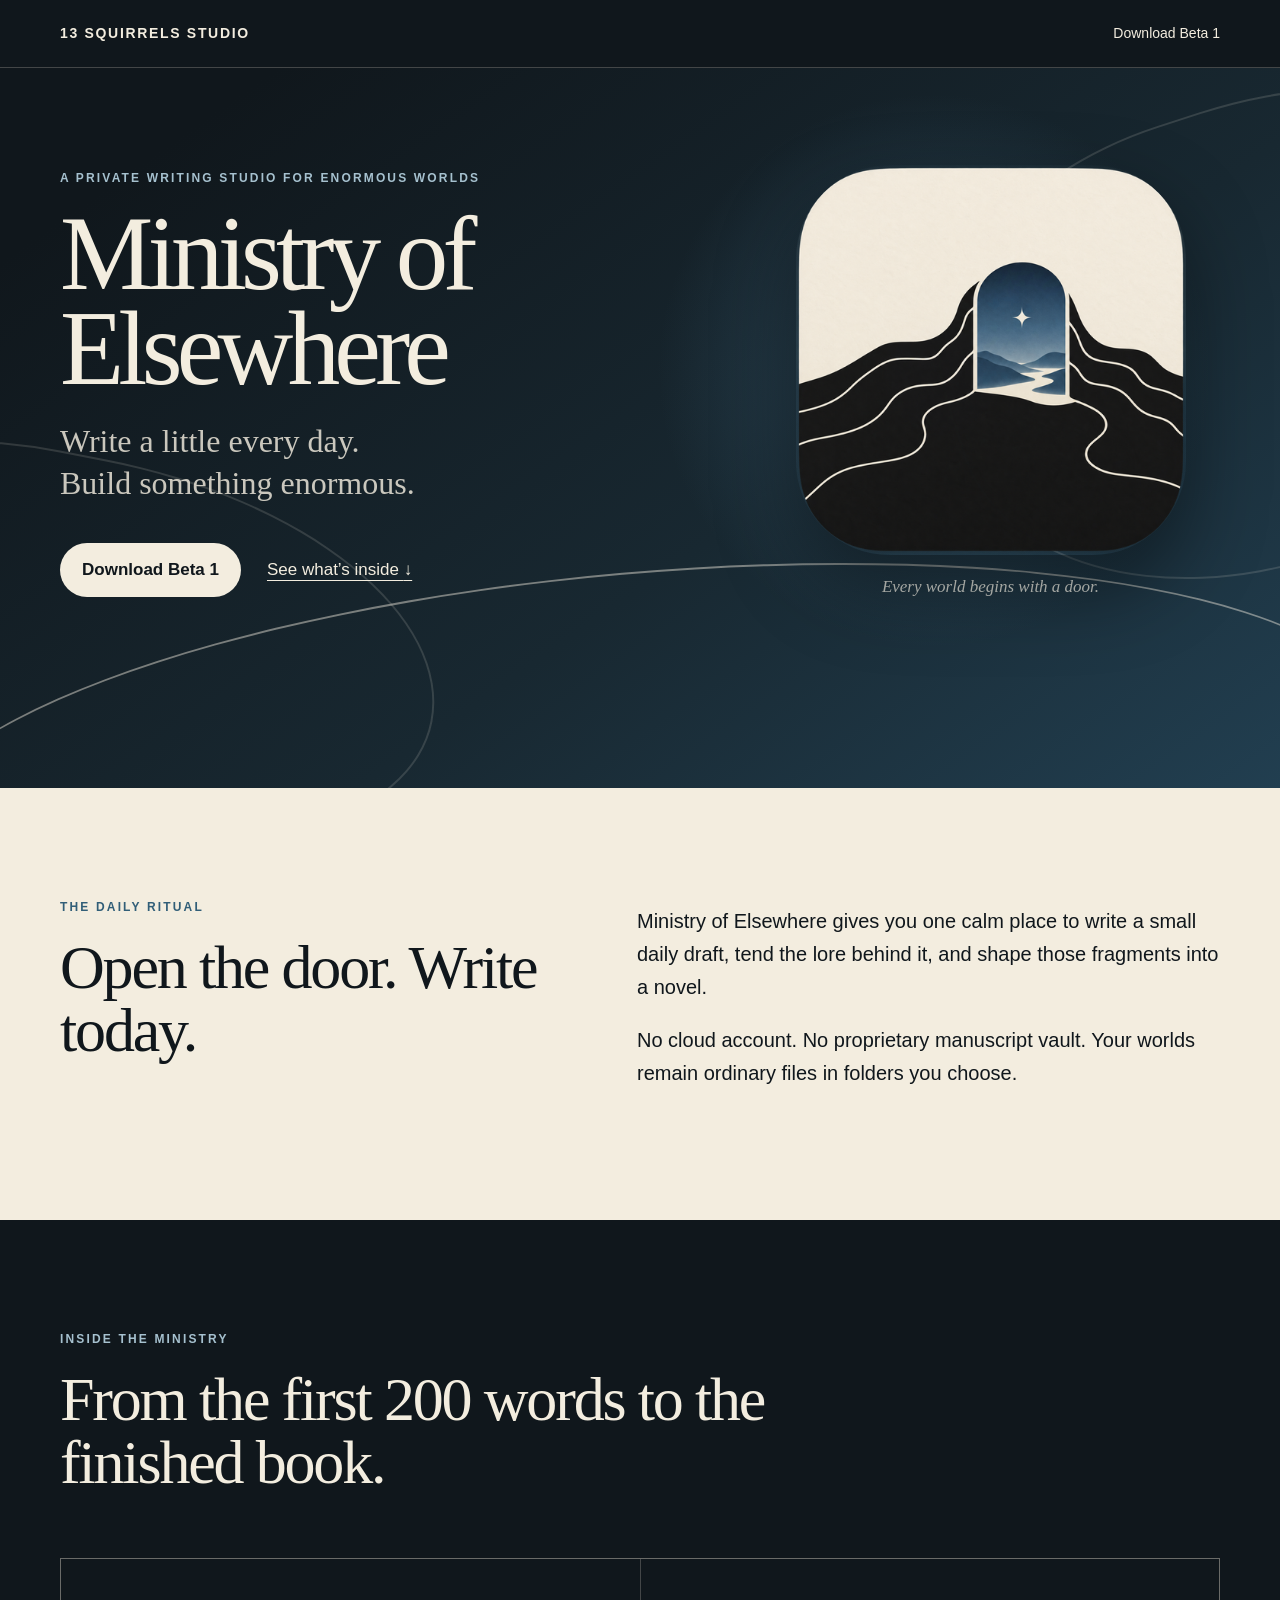
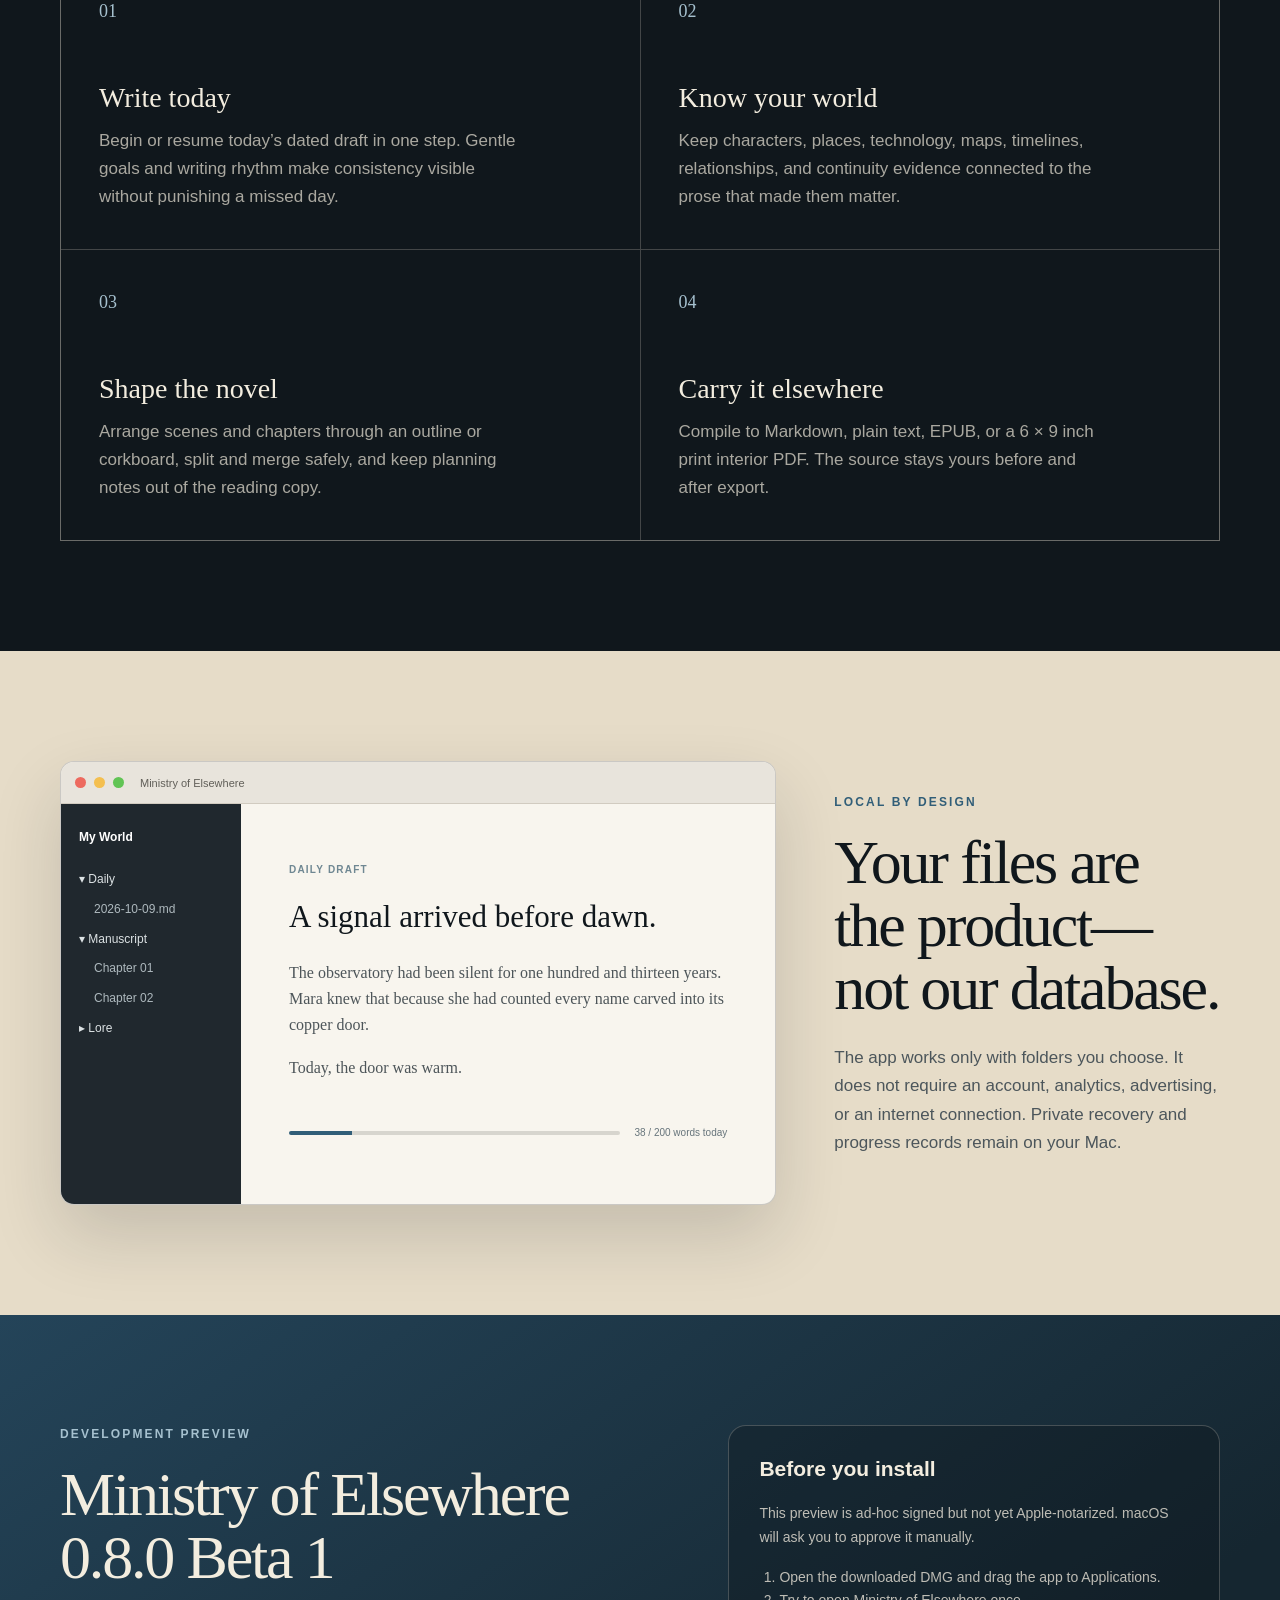
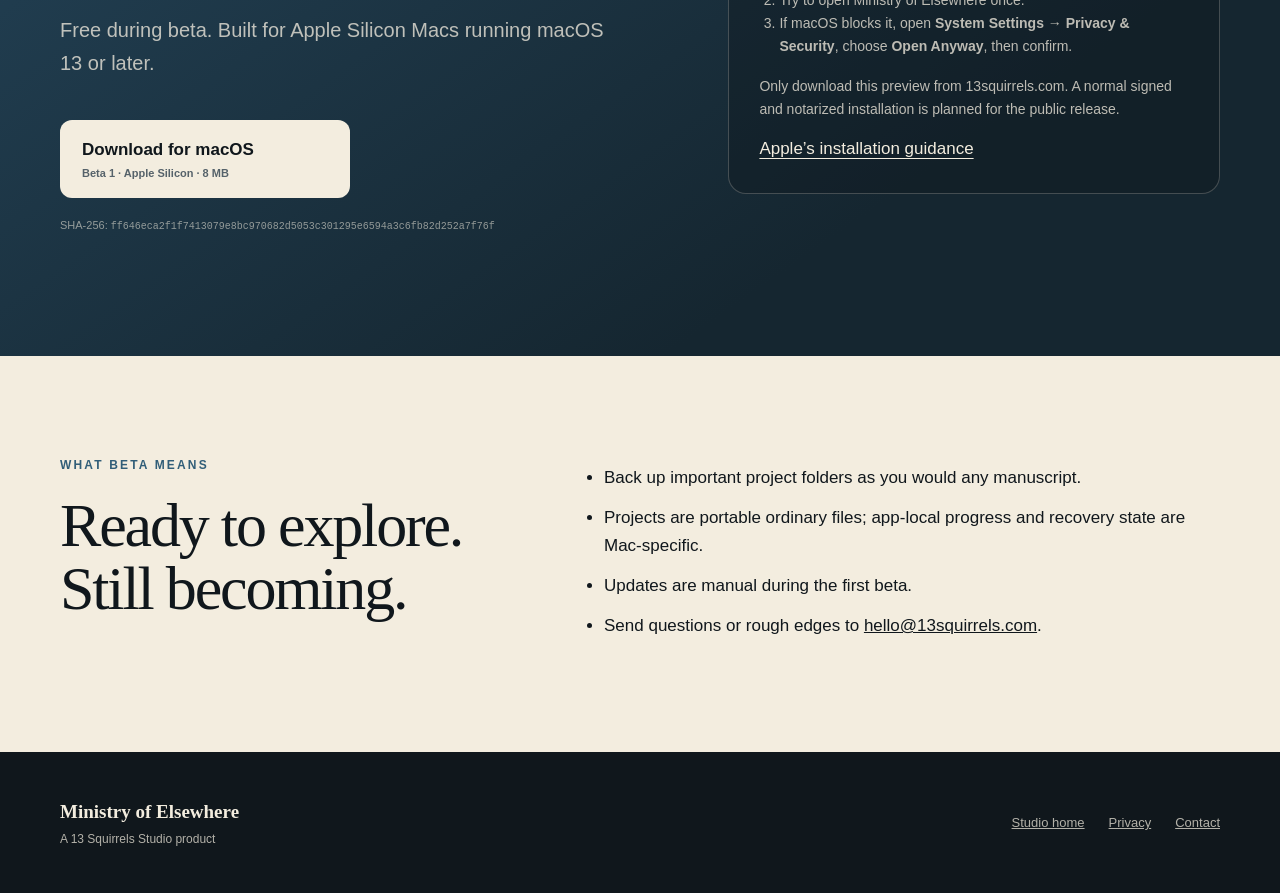
==== ministry-of-elsewhere/index.html @ 9b5d105d "Launch Ministry of Elsewhere beta page" ====
<!DOCTYPE html>
<html lang="en">
<head>
  <meta charset="UTF-8">
  <meta name="viewport" content="width=device-width, initial-scale=1.0">
  <title>Ministry of Elsewhere — A writing studio for enormous worlds</title>
  <meta name="description" content="Write a little every day and build something enormous. Ministry of Elsewhere is a private, local-first writing studio for worldbuilders and novelists.">
  <meta property="og:title" content="Ministry of Elsewhere">
  <meta property="og:description" content="Write a little every day. Build something enormous.">
  <meta property="og:type" content="website">
  <meta property="og:url" content="https://13squirrels.com/ministry-of-elsewhere/">
  <meta property="og:image" content="https://13squirrels.com/assets/ministry-of-elsewhere-icon.png">
  <meta name="twitter:card" content="summary_large_image">
  <link rel="canonical" href="https://13squirrels.com/ministry-of-elsewhere/">
  <link rel="icon" href="../assets/ministry-of-elsewhere-icon.png">
  <link rel="stylesheet" href="styles.css">
  <script type="application/ld+json">
  {
    "@context": "https://schema.org",
    "@type": "SoftwareApplication",
    "name": "Ministry of Elsewhere",
    "applicationCategory": "MultimediaApplication",
    "operatingSystem": "macOS 13 or later on Apple Silicon",
    "softwareVersion": "0.8.0 Beta 1",
    "downloadUrl": "https://13squirrels.com/downloads/Ministry-of-Elsewhere-0.8.0-Beta-1-arm64.dmg",
    "offers": {
      "@type": "Offer",
      "price": "0",
      "priceCurrency": "USD"
    },
    "author": {
      "@type": "Organization",
      "name": "13 Squirrels Studio",
      "url": "https://13squirrels.com"
    },
    "description": "A calm, local-first writing studio for novelists building imagined worlds."
  }
  </script>
</head>
<body>
  <a class="skip-link" href="#main">Skip to content</a>

  <nav class="site-nav" aria-label="Primary navigation">
    <a class="studio-link" href="../">13 Squirrels Studio</a>
    <a href="#download">Download Beta 1</a>
  </nav>

  <header class="ministry-hero">
    <div class="contour contour-one" aria-hidden="true"></div>
    <div class="contour contour-two" aria-hidden="true"></div>
    <div class="ministry-shell hero-layout">
      <div class="hero-copy">
        <p class="overline">A private writing studio for enormous worlds</p>
        <h1>Ministry of<br>Elsewhere</h1>
        <p class="hero-line">Write a little every day.<br>Build something enormous.</p>
        <div class="hero-actions">
          <a class="button button-primary" href="#download">Download Beta 1</a>
          <a class="text-link" href="#inside">See what’s inside <span aria-hidden="true">↓</span></a>
        </div>
      </div>
      <div class="portal-wrap">
        <img src="../assets/ministry-of-elsewhere-icon.png" alt="A pale doorway opening onto a blue landscape, surrounded by dark cartographic lines" class="portal-icon">
        <p>Every world begins with a door.</p>
      </div>
    </div>
  </header>

  <main id="main">
    <section class="promise-section">
      <div class="ministry-shell promise-grid">
        <div>
          <p class="overline">The daily ritual</p>
          <h2>Open the door. Write today.</h2>
        </div>
        <div class="promise-copy">
          <p>Ministry of Elsewhere gives you one calm place to write a small daily draft, tend the lore behind it, and shape those fragments into a novel.</p>
          <p>No cloud account. No proprietary manuscript vault. Your worlds remain ordinary files in folders you choose.</p>
        </div>
      </div>
    </section>

    <section class="inside-section" id="inside" aria-labelledby="inside-heading">
      <div class="ministry-shell">
        <p class="overline">Inside the Ministry</p>
        <h2 id="inside-heading">From the first 200 words to the finished book.</h2>
        <div class="feature-grid">
          <article>
            <span class="feature-number">01</span>
            <h3>Write today</h3>
            <p>Begin or resume today’s dated draft in one step. Gentle goals and writing rhythm make consistency visible without punishing a missed day.</p>
          </article>
          <article>
            <span class="feature-number">02</span>
            <h3>Know your world</h3>
            <p>Keep characters, places, technology, maps, timelines, relationships, and continuity evidence connected to the prose that made them matter.</p>
          </article>
          <article>
            <span class="feature-number">03</span>
            <h3>Shape the novel</h3>
            <p>Arrange scenes and chapters through an outline or corkboard, split and merge safely, and keep planning notes out of the reading copy.</p>
          </article>
          <article>
            <span class="feature-number">04</span>
            <h3>Carry it elsewhere</h3>
            <p>Compile to Markdown, plain text, EPUB, or a 6 × 9 inch print interior PDF. The source stays yours before and after export.</p>
          </article>
        </div>
      </div>
    </section>

    <section class="workspace-section" aria-labelledby="workspace-heading">
      <div class="ministry-shell workspace-card">
        <div class="workspace-window" aria-hidden="true">
          <div class="window-bar"><i></i><i></i><i></i><span>Ministry of Elsewhere</span></div>
          <div class="window-body">
            <aside>
              <strong>My World</strong>
              <span>▾ Daily</span>
              <em>2026-10-09.md</em>
              <span>▾ Manuscript</span>
              <em>Chapter 01</em>
              <em>Chapter 02</em>
              <span>▸ Lore</span>
            </aside>
            <div class="writing-pane">
              <small>DAILY DRAFT</small>
              <h3>A signal arrived before dawn.</h3>
              <p>The observatory had been silent for one hundred and thirteen years. Mara knew that because she had counted every name carved into its copper door.</p>
              <p>Today, the door was warm.</p>
              <div class="writing-progress"><b></b><span>38 / 200 words today</span></div>
            </div>
          </div>
        </div>
        <div class="workspace-copy">
          <p class="overline">Local by design</p>
          <h2 id="workspace-heading">Your files are the product—not our database.</h2>
          <p>The app works only with folders you choose. It does not require an account, analytics, advertising, or an internet connection. Private recovery and progress records remain on your Mac.</p>
        </div>
      </div>
    </section>

    <section class="download-section" id="download" aria-labelledby="download-heading">
      <div class="ministry-shell download-card">
        <div>
          <p class="overline">Development preview</p>
          <h2 id="download-heading">Ministry of Elsewhere 0.8.0 Beta 1</h2>
          <p class="download-lede">Free during beta. Built for Apple Silicon Macs running macOS 13 or later.</p>
          <a class="button button-download" href="../downloads/Ministry-of-Elsewhere-0.8.0-Beta-1-arm64.dmg" download>
            Download for macOS
            <small>Beta 1 · Apple Silicon · 8 MB</small>
          </a>
          <p class="checksum">SHA-256: <code>ff646eca2f1f7413079e8bc970682d5053c301295e6594a3c6fb82d252a7f76f</code></p>
        </div>
        <aside class="preview-notice" aria-labelledby="preview-heading">
          <h3 id="preview-heading">Before you install</h3>
          <p>This preview is ad-hoc signed but not yet Apple-notarized. macOS will ask you to approve it manually.</p>
          <ol>
            <li>Open the downloaded DMG and drag the app to Applications.</li>
            <li>Try to open Ministry of Elsewhere once.</li>
            <li>If macOS blocks it, open <strong>System Settings → Privacy &amp; Security</strong>, choose <strong>Open Anyway</strong>, then confirm.</li>
          </ol>
          <p>Only download this preview from 13squirrels.com. A normal signed and notarized installation is planned for the public release.</p>
          <a href="https://support.apple.com/guide/mac-help/open-a-mac-app-from-an-unidentified-developer-mh40616/mac" rel="external">Apple’s installation guidance</a>
        </aside>
      </div>
    </section>

    <section class="beta-notes" aria-labelledby="beta-heading">
      <div class="ministry-shell notes-grid">
        <div>
          <p class="overline">What beta means</p>
          <h2 id="beta-heading">Ready to explore. Still becoming.</h2>
        </div>
        <ul>
          <li>Back up important project folders as you would any manuscript.</li>
          <li>Projects are portable ordinary files; app-local progress and recovery state are Mac-specific.</li>
          <li>Updates are manual during the first beta.</li>
          <li>Send questions or rough edges to <a href="mailto:hello@13squirrels.com">hello@13squirrels.com</a>.</li>
        </ul>
      </div>
    </section>
  </main>

  <footer class="ministry-footer">
    <div class="ministry-shell footer-inner">
      <div>
        <strong>Ministry of Elsewhere</strong>
        <span>A 13 Squirrels Studio product</span>
      </div>
      <nav aria-label="Footer navigation">
        <a href="../">Studio home</a>
        <a href="../privacy.html">Privacy</a>
        <a href="mailto:hello@13squirrels.com">Contact</a>
      </nav>
    </div>
  </footer>
</body>
</html>
---- ministry-of-elsewhere/styles.css ----
:root {
  --ink: #10171c;
  --ink-soft: #25323a;
  --blue: #315e78;
  --blue-light: #a6c1cf;
  --paper: #f3eddf;
  --paper-deep: #e6dcc8;
  --white: #fffdf8;
  --line: rgba(243, 237, 223, 0.22);
  --max-width: 1160px;
  --serif: Georgia, 'Times New Roman', serif;
  --sans: -apple-system, BlinkMacSystemFont, 'Segoe UI', sans-serif;
}

*, *::before, *::after { box-sizing: border-box; }

html { scroll-behavior: smooth; }

body {
  margin: 0;
  color: var(--ink);
  background: var(--paper);
  font-family: var(--sans);
  font-size: 17px;
  line-height: 1.65;
  -webkit-font-smoothing: antialiased;
}

a { color: inherit; }

.skip-link {
  position: fixed;
  left: 18px;
  top: -80px;
  z-index: 100;
  padding: 10px 16px;
  border-radius: 0 0 8px 8px;
  color: var(--ink);
  background: var(--paper);
  transition: top 0.15s ease;
}

.skip-link:focus { top: 0; }

:focus-visible {
  outline: 3px solid #dba958;
  outline-offset: 4px;
}

.ministry-shell {
  width: min(100% - 40px, var(--max-width));
  margin: 0 auto;
}

.site-nav {
  min-height: 68px;
  display: flex;
  align-items: center;
  justify-content: space-between;
  gap: 24px;
  padding: 0 max(20px, calc((100vw - var(--max-width)) / 2));
  color: var(--paper);
  background: var(--ink);
  border-bottom: 1px solid var(--line);
  font-size: 14px;
}

.site-nav a { text-decoration: none; }
.site-nav a:hover { color: var(--blue-light); }

.studio-link {
  font-weight: 700;
  letter-spacing: 0.12em;
  text-transform: uppercase;
}

.ministry-hero {
  min-height: 720px;
  position: relative;
  overflow: hidden;
  color: var(--paper);
  background:
    radial-gradient(circle at 73% 42%, rgba(71, 115, 143, 0.48), transparent 27%),
    linear-gradient(145deg, #10171c 12%, #182831 60%, #25475c 115%);
}

.ministry-hero::after {
  content: '';
  position: absolute;
  inset: auto -8% -28% -8%;
  height: 58%;
  border: 2px solid rgba(243, 237, 223, 0.45);
  border-radius: 50%;
  transform: rotate(-5deg);
}

.contour {
  position: absolute;
  z-index: 0;
  border: 2px solid rgba(243, 237, 223, 0.14);
  border-radius: 45% 55% 52% 48%;
}

.contour-one { width: 720px; height: 380px; left: -280px; bottom: -50px; transform: rotate(11deg); }
.contour-two { width: 680px; height: 460px; right: -340px; top: 30px; transform: rotate(-18deg); }

.hero-layout {
  min-height: 650px;
  display: grid;
  grid-template-columns: 1.15fr 0.85fr;
  align-items: center;
  gap: 80px;
  position: relative;
  z-index: 2;
  padding-top: 60px;
  padding-bottom: 80px;
}

.overline {
  margin: 0 0 18px;
  color: var(--blue);
  font-size: 12px;
  font-weight: 800;
  letter-spacing: 0.18em;
  text-transform: uppercase;
}

.ministry-hero .overline { color: var(--blue-light); }

h1, h2, h3 { margin-top: 0; }

h1 {
  margin-bottom: 24px;
  font-family: var(--serif);
  font-size: clamp(58px, 8.2vw, 106px);
  font-weight: 400;
  letter-spacing: -0.055em;
  line-height: 0.9;
}

h2 {
  margin-bottom: 24px;
  font-family: var(--serif);
  font-size: clamp(38px, 5vw, 62px);
  font-weight: 400;
  letter-spacing: -0.035em;
  line-height: 1.02;
}

h3 { font-size: 21px; line-height: 1.2; }

.hero-line {
  margin: 0;
  color: rgba(243, 237, 223, 0.82);
  font-family: var(--serif);
  font-size: clamp(22px, 2.8vw, 32px);
  line-height: 1.32;
}

.hero-actions {
  display: flex;
  align-items: center;
  flex-wrap: wrap;
  gap: 26px;
  margin-top: 38px;
}

.button {
  display: inline-flex;
  align-items: center;
  justify-content: center;
  min-height: 52px;
  padding: 13px 22px;
  border-radius: 999px;
  font-weight: 750;
  text-decoration: none;
}

.button-primary { color: var(--ink); background: var(--paper); }
.button-primary:hover { background: var(--white); }

.text-link { color: var(--paper); text-underline-offset: 5px; }

.portal-wrap { text-align: center; }

.portal-icon {
  display: block;
  width: min(100%, 390px);
  margin: 0 auto 18px;
  border-radius: 24%;
  box-shadow: 0 34px 80px rgba(0, 0, 0, 0.42);
}

.portal-wrap p {
  margin: 0;
  color: rgba(243, 237, 223, 0.64);
  font-family: var(--serif);
  font-style: italic;
}

.promise-section { padding: 110px 0; }

.promise-grid {
  display: grid;
  grid-template-columns: 0.9fr 1.1fr;
  gap: 100px;
  align-items: start;
}

.promise-copy { font-size: 20px; }
.promise-copy p:first-child { margin-top: 7px; }

.inside-section {
  padding: 110px 0;
  color: var(--paper);
  background: var(--ink);
}

.inside-section .overline { color: var(--blue-light); }
.inside-section h2 { max-width: 790px; }

.feature-grid {
  display: grid;
  grid-template-columns: repeat(2, 1fr);
  gap: 1px;
  margin-top: 64px;
  background: var(--line);
  border: 1px solid var(--line);
}

.feature-grid article {
  min-height: 290px;
  padding: 38px;
  background: var(--ink);
}

.feature-number {
  display: block;
  margin-bottom: 54px;
  color: var(--blue-light);
  font-family: var(--serif);
  font-size: 18px;
}

.feature-grid h3 { margin-bottom: 12px; font-family: var(--serif); font-size: 28px; font-weight: 400; }
.feature-grid p { max-width: 430px; margin: 0; color: rgba(243, 237, 223, 0.68); }

.workspace-section { padding: 110px 0; background: var(--paper-deep); }

.workspace-card {
  display: grid;
  grid-template-columns: 1.3fr 0.7fr;
  gap: 58px;
  align-items: center;
}

.workspace-window {
  overflow: hidden;
  border: 1px solid rgba(16, 23, 28, 0.2);
  border-radius: 14px;
  background: #f8f5ee;
  box-shadow: 0 30px 70px rgba(16, 23, 28, 0.16);
}

.window-bar {
  height: 42px;
  display: flex;
  align-items: center;
  gap: 8px;
  padding: 0 14px;
  background: #e8e4dc;
  border-bottom: 1px solid #d1cbc0;
}

.window-bar i { width: 11px; height: 11px; border-radius: 50%; background: #aaa69f; }
.window-bar i:first-child { background: #ed6a5f; }
.window-bar i:nth-child(2) { background: #f4bf4f; }
.window-bar i:nth-child(3) { background: #61c454; }
.window-bar span { margin-left: 8px; color: #615f59; font-size: 11px; }

.window-body { min-height: 400px; display: grid; grid-template-columns: 180px 1fr; }
.window-body aside { display: grid; align-content: start; gap: 10px; padding: 24px 18px; background: #20282e; color: #dbe1e3; font-size: 12px; }
.window-body aside strong { margin-bottom: 12px; color: #fff; }
.window-body aside em { padding-left: 15px; color: #aeb9be; font-style: normal; }
.writing-pane { padding: 50px 48px 28px; }
.writing-pane small { color: #6f8792; font-size: 10px; font-weight: 800; letter-spacing: 0.12em; }
.writing-pane h3 { max-width: 440px; margin: 16px 0 24px; font-family: var(--serif); font-size: 31px; font-weight: 400; }
.writing-pane p { max-width: 480px; color: #4d5559; font-family: var(--serif); font-size: 16px; }
.writing-progress { display: grid; grid-template-columns: 1fr auto; gap: 14px; align-items: center; margin-top: 44px; color: #66747b; font-size: 10px; }
.writing-progress b { height: 4px; border-radius: 999px; background: linear-gradient(90deg, var(--blue) 19%, #d7d5ce 19%); }

.workspace-copy p:last-child { color: #4c565b; }

.download-section { padding: 110px 0; color: var(--paper); background: linear-gradient(145deg, #244459, #152630 72%); }

.download-card {
  display: grid;
  grid-template-columns: 1fr 0.85fr;
  gap: 90px;
  align-items: start;
}

.download-section .overline { color: var(--blue-light); }
.download-lede { max-width: 560px; color: rgba(243, 237, 223, 0.76); font-size: 20px; }

.button-download {
  min-width: 290px;
  flex-direction: column;
  align-items: flex-start;
  margin-top: 20px;
  padding: 16px 22px;
  border-radius: 12px;
  color: var(--ink);
  background: var(--paper);
}

.button-download:hover { background: var(--white); }
.button-download small { display: block; color: #55626a; font-size: 11px; font-weight: 600; }

.checksum { max-width: 600px; margin-top: 18px; color: rgba(243, 237, 223, 0.56); font-size: 11px; overflow-wrap: anywhere; }
.checksum code { font-size: 10px; }

.preview-notice {
  padding: 30px;
  border: 1px solid rgba(243, 237, 223, 0.22);
  border-radius: 18px;
  background: rgba(16, 23, 28, 0.36);
}

.preview-notice p, .preview-notice li { color: rgba(243, 237, 223, 0.76); font-size: 14px; }
.preview-notice ol { padding-left: 20px; }
.preview-notice a { color: var(--paper); text-underline-offset: 4px; }

.beta-notes { padding: 100px 0; }
.notes-grid { display: grid; grid-template-columns: 0.8fr 1.2fr; gap: 100px; }
.notes-grid ul { margin: 8px 0 0; padding-left: 20px; }
.notes-grid li { margin-bottom: 12px; }

.ministry-footer { padding: 44px 0; color: rgba(243, 237, 223, 0.72); background: var(--ink); }
.footer-inner { display: flex; align-items: center; justify-content: space-between; gap: 30px; }
.footer-inner div { display: grid; gap: 2px; }
.footer-inner strong { color: var(--paper); font-family: var(--serif); font-size: 19px; }
.footer-inner span { font-size: 12px; }
.footer-inner nav { display: flex; flex-wrap: wrap; gap: 24px; font-size: 13px; }

@media (max-width: 840px) {
  .hero-layout, .promise-grid, .workspace-card, .download-card, .notes-grid { grid-template-columns: 1fr; gap: 46px; }
  .ministry-hero { min-height: 0; }
  .hero-layout { padding-top: 80px; }
  .portal-icon { width: min(80%, 340px); }
  .workspace-copy { grid-row: 1; }
}

@media (max-width: 620px) {
  .ministry-shell { width: min(100% - 28px, var(--max-width)); }
  .site-nav { padding: 0 14px; }
  .studio-link { font-size: 12px; letter-spacing: 0.08em; }
  .feature-grid { grid-template-columns: 1fr; }
  .feature-grid article { min-height: 0; }
  .window-body { grid-template-columns: 95px 1fr; min-height: 330px; }
  .window-body aside { padding: 18px 10px; font-size: 9px; }
  .writing-pane { padding: 34px 22px 22px; }
  .writing-pane h3 { font-size: 23px; }
  .writing-pane p { font-size: 13px; }
  .footer-inner { align-items: flex-start; flex-direction: column; }
}

@media (prefers-reduced-motion: reduce) {
  html { scroll-behavior: auto; }
  *, *::before, *::after { transition-duration: 0.01ms !important; animation-duration: 0.01ms !important; }
}
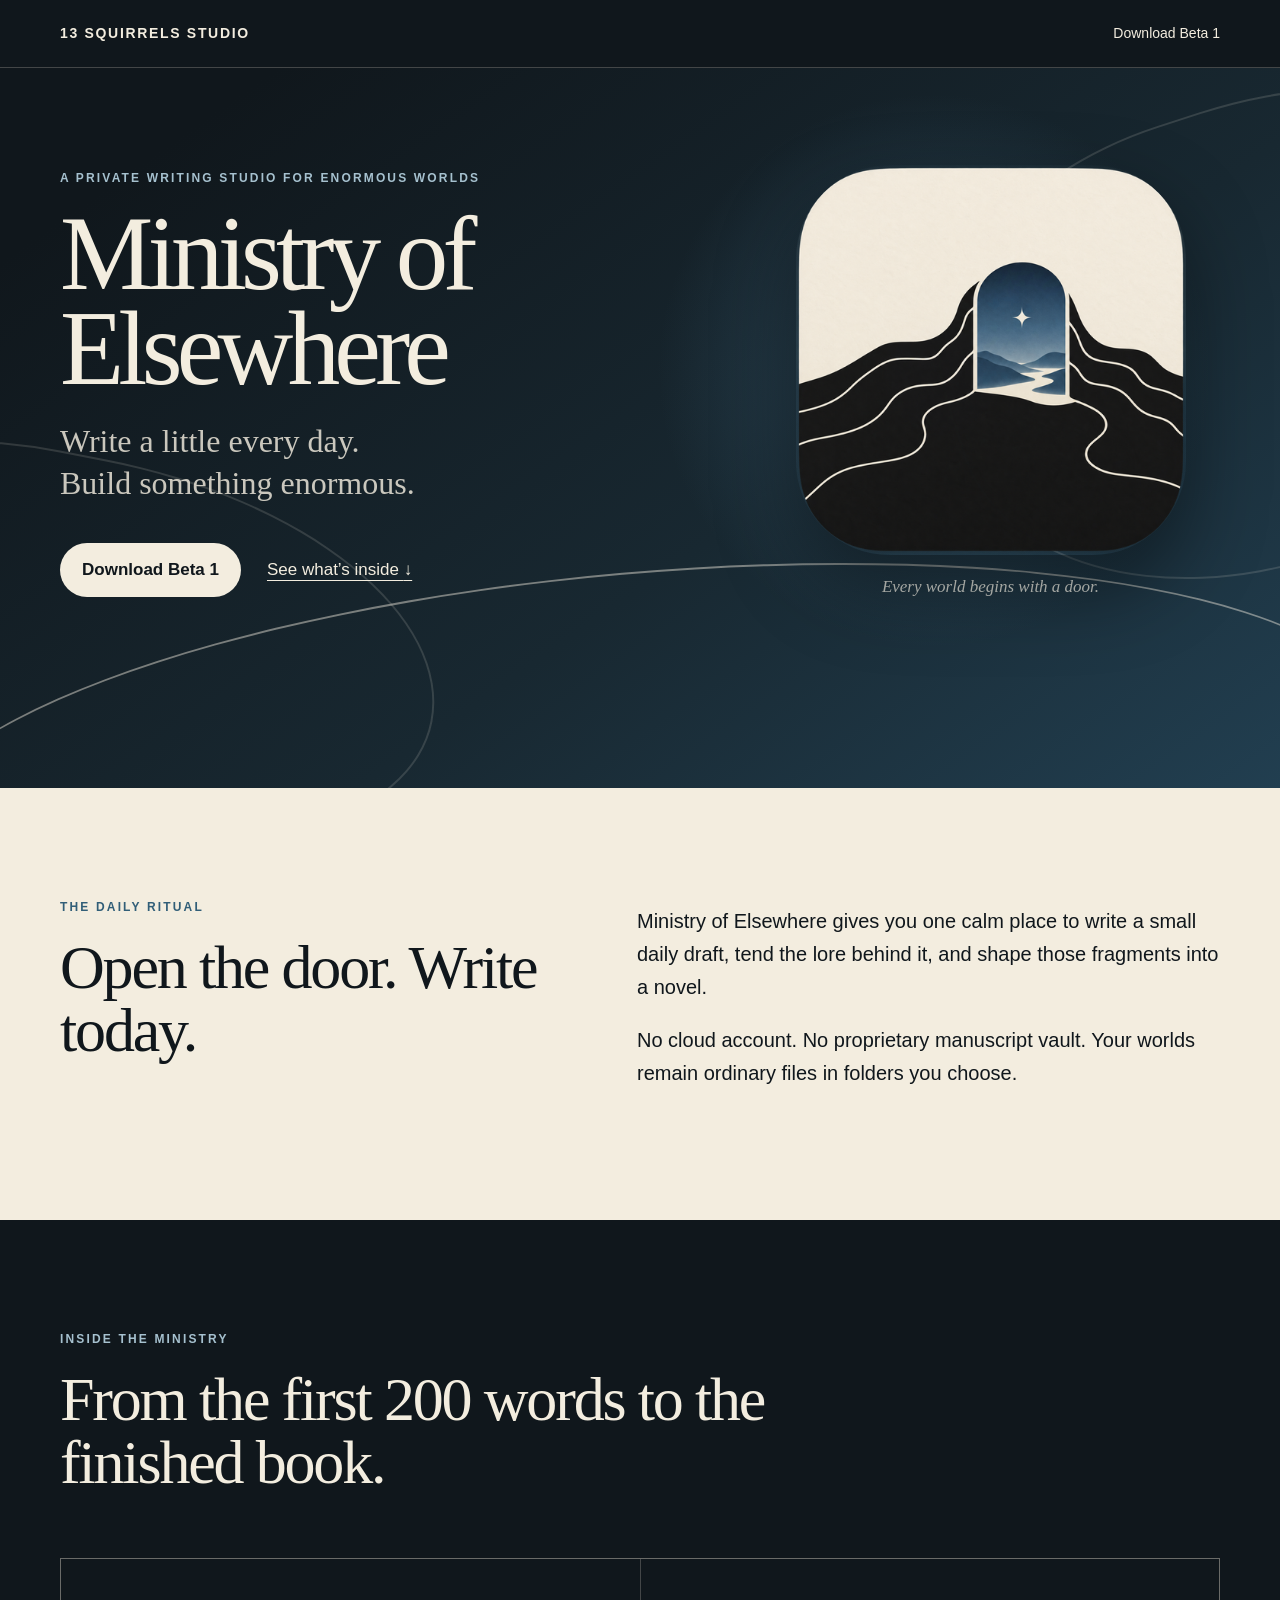
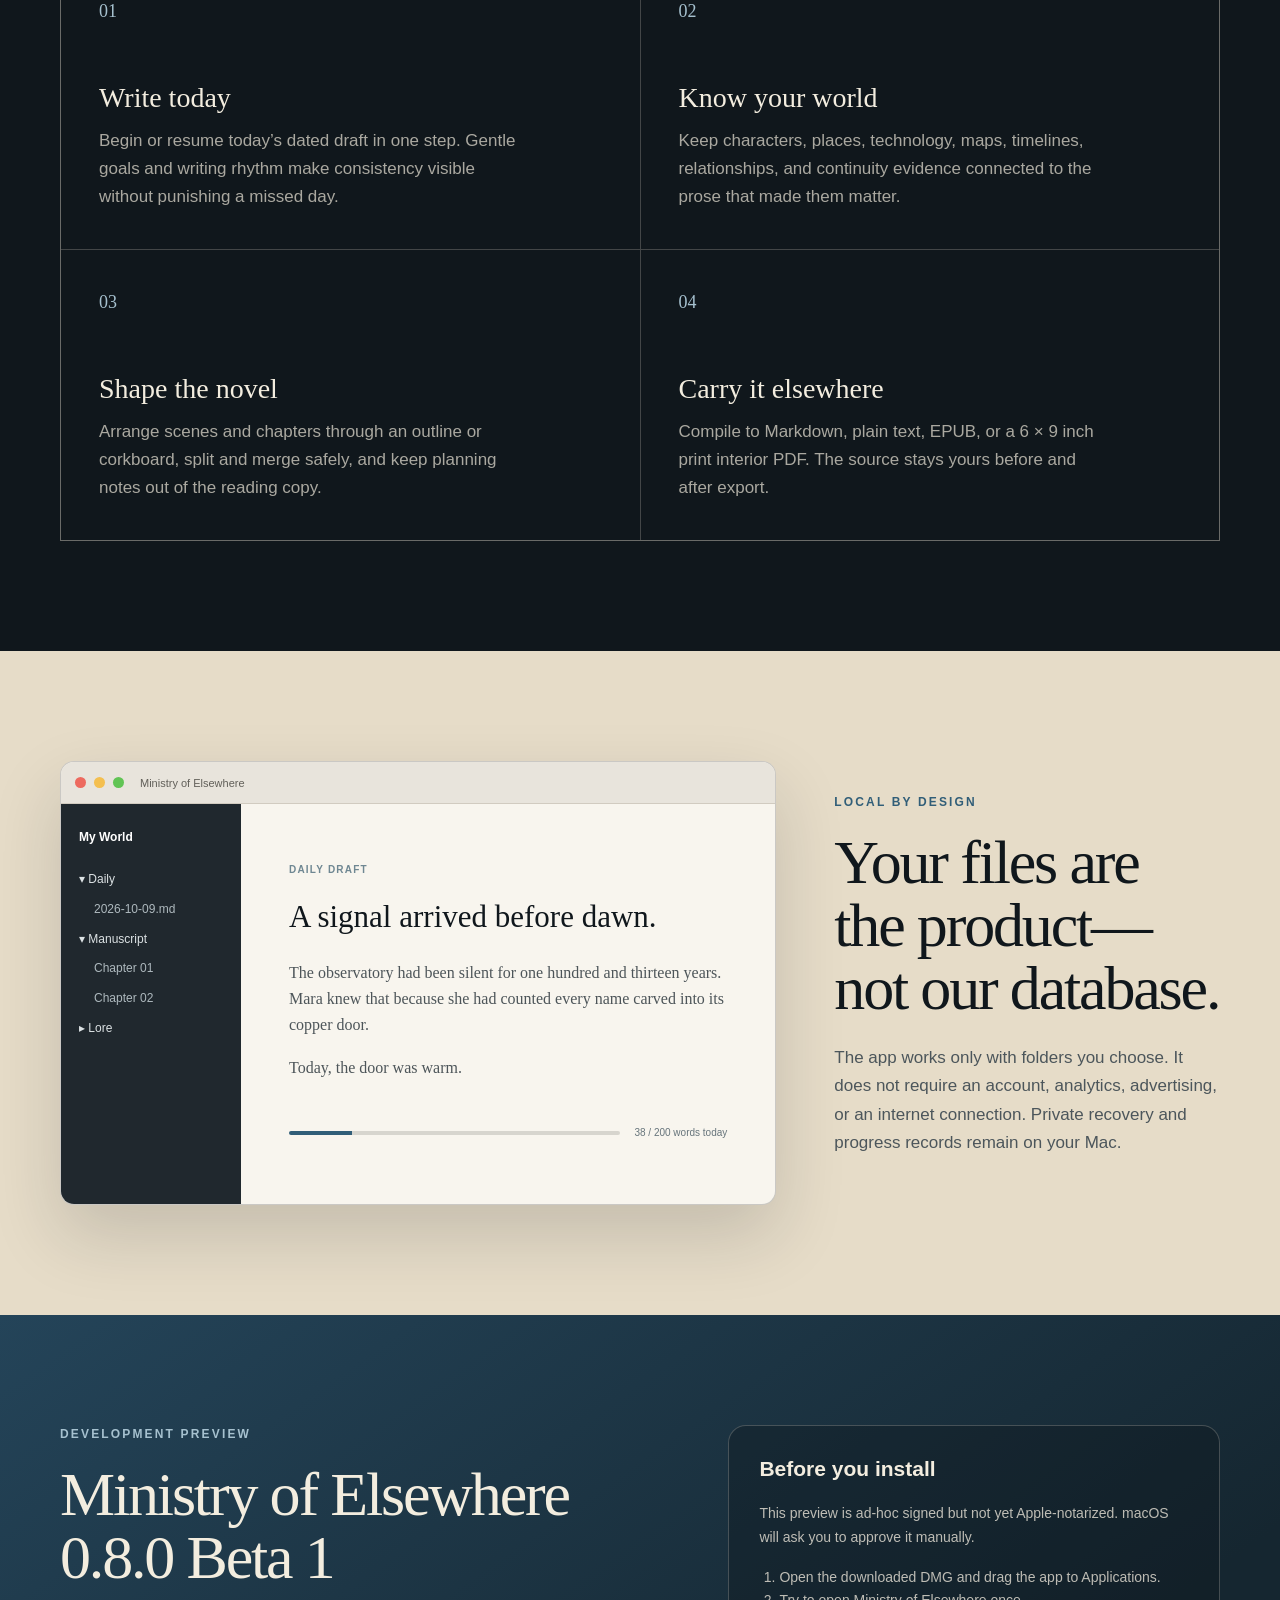
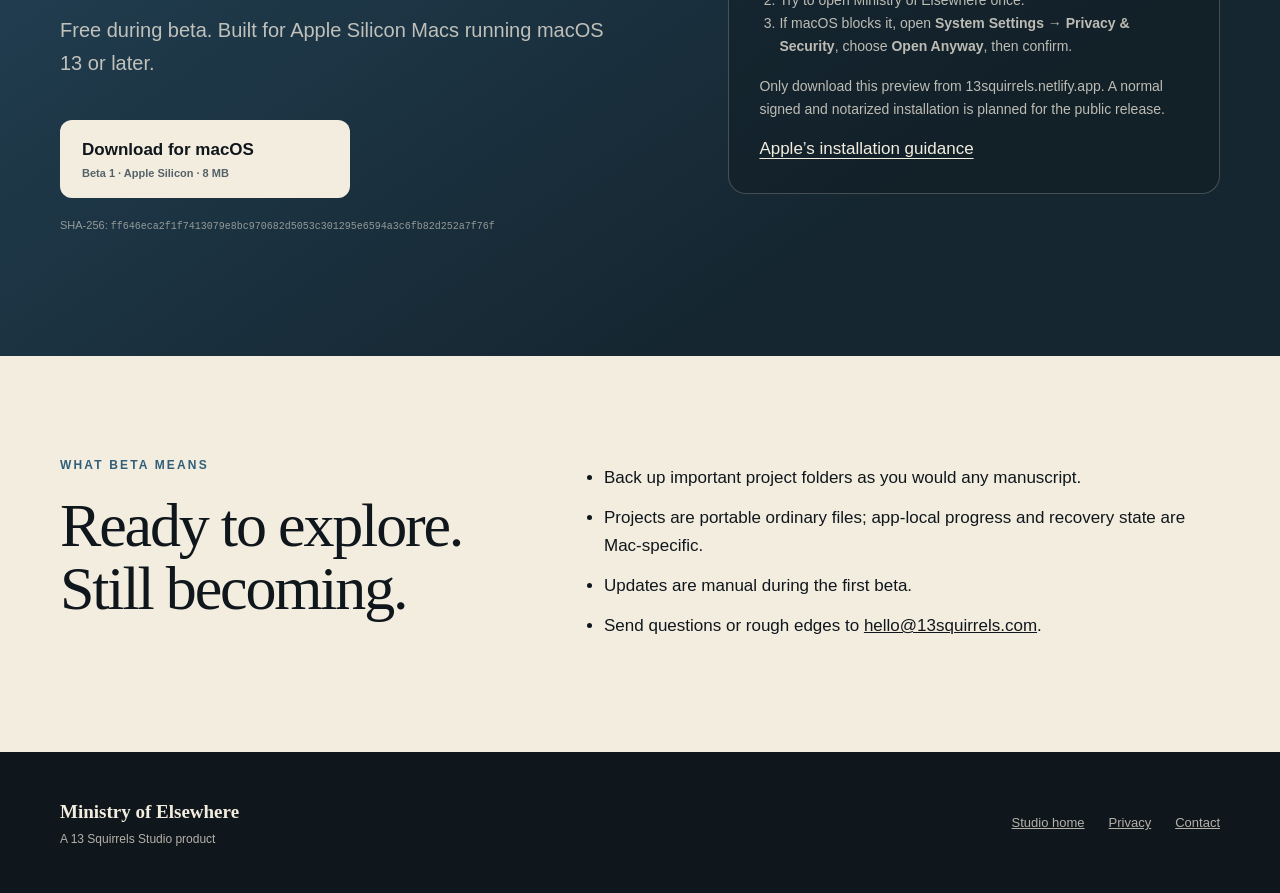
==== commit 22406ed3: "Point release metadata at live Netlify site" ====
--- a/ministry-of-elsewhere/index.html
+++ b/ministry-of-elsewhere/index.html
@@ -8,10 +8,10 @@
   <meta property="og:title" content="Ministry of Elsewhere">
   <meta property="og:description" content="Write a little every day. Build something enormous.">
   <meta property="og:type" content="website">
-  <meta property="og:url" content="https://13squirrels.com/ministry-of-elsewhere/">
-  <meta property="og:image" content="https://13squirrels.com/assets/ministry-of-elsewhere-icon.png">
+  <meta property="og:url" content="https://13squirrels.netlify.app/ministry-of-elsewhere/">
+  <meta property="og:image" content="https://13squirrels.netlify.app/assets/ministry-of-elsewhere-icon.png">
   <meta name="twitter:card" content="summary_large_image">
-  <link rel="canonical" href="https://13squirrels.com/ministry-of-elsewhere/">
+  <link rel="canonical" href="https://13squirrels.netlify.app/ministry-of-elsewhere/">
   <link rel="icon" href="../assets/ministry-of-elsewhere-icon.png">
   <link rel="stylesheet" href="styles.css">
   <script type="application/ld+json">
@@ -22,7 +22,7 @@
     "applicationCategory": "MultimediaApplication",
     "operatingSystem": "macOS 13 or later on Apple Silicon",
     "softwareVersion": "0.8.0 Beta 1",
-    "downloadUrl": "https://13squirrels.com/downloads/Ministry-of-Elsewhere-0.8.0-Beta-1-arm64.dmg",
+    "downloadUrl": "https://13squirrels.netlify.app/downloads/Ministry-of-Elsewhere-0.8.0-Beta-1-arm64.dmg",
     "offers": {
       "@type": "Offer",
       "price": "0",
@@ -31,7 +31,7 @@
     "author": {
       "@type": "Organization",
       "name": "13 Squirrels Studio",
-      "url": "https://13squirrels.com"
+      "url": "https://13squirrels.netlify.app"
     },
     "description": "A calm, local-first writing studio for novelists building imagined worlds."
   }
@@ -159,7 +159,7 @@
             <li>Try to open Ministry of Elsewhere once.</li>
             <li>If macOS blocks it, open <strong>System Settings → Privacy &amp; Security</strong>, choose <strong>Open Anyway</strong>, then confirm.</li>
           </ol>
-          <p>Only download this preview from 13squirrels.com. A normal signed and notarized installation is planned for the public release.</p>
+          <p>Only download this preview from 13squirrels.netlify.app. A normal signed and notarized installation is planned for the public release.</p>
           <a href="https://support.apple.com/guide/mac-help/open-a-mac-app-from-an-unidentified-developer-mh40616/mac" rel="external">Apple’s installation guidance</a>
         </aside>
       </div>
--- a/ministry-of-elsewhere/styles.css
+++ b/ministry-of-elsewhere/styles.css
@@ -343,7 +343,7 @@
 .footer-inner span { font-size: 12px; }
 .footer-inner nav { display: flex; flex-wrap: wrap; gap: 24px; font-size: 13px; }
 
-@media (max-width: 840px) {
+@media (max-width: 980px) {
   .hero-layout, .promise-grid, .workspace-card, .download-card, .notes-grid { grid-template-columns: 1fr; gap: 46px; }
   .ministry-hero { min-height: 0; }
   .hero-layout { padding-top: 80px; }
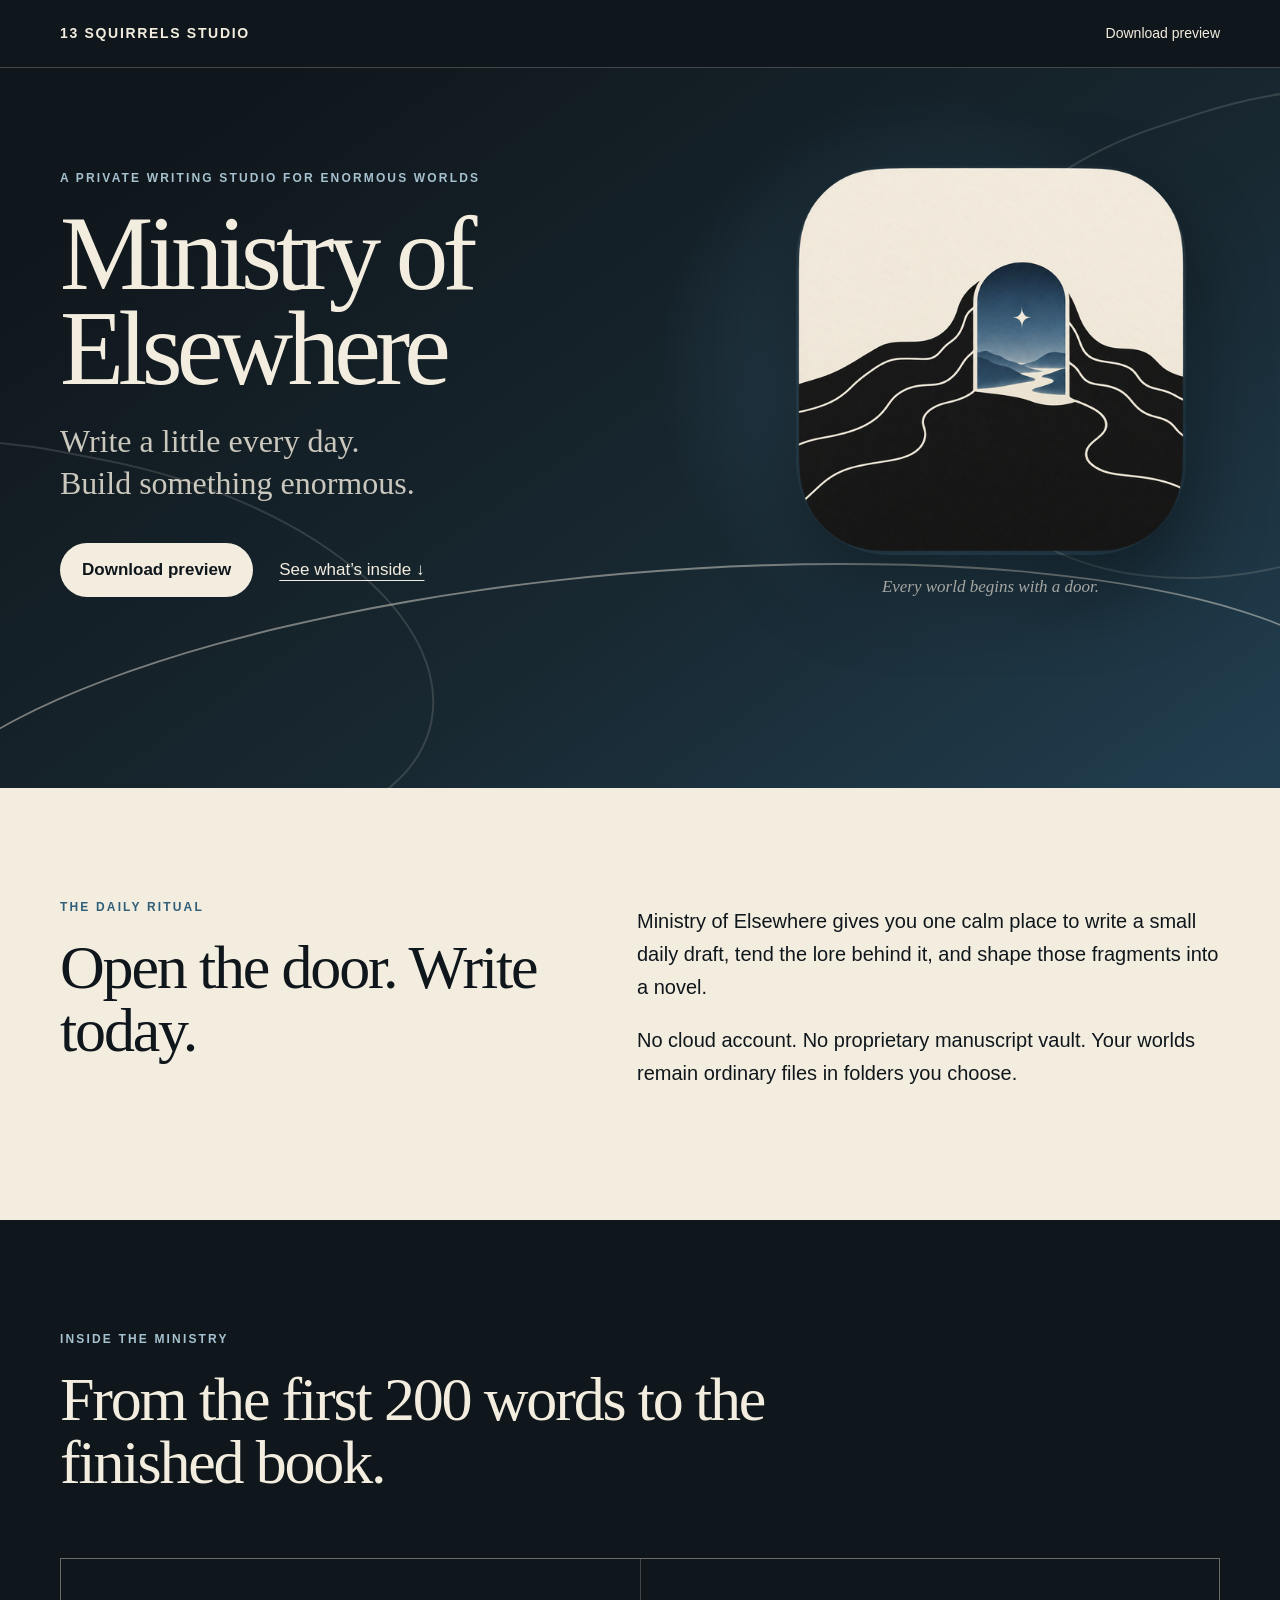
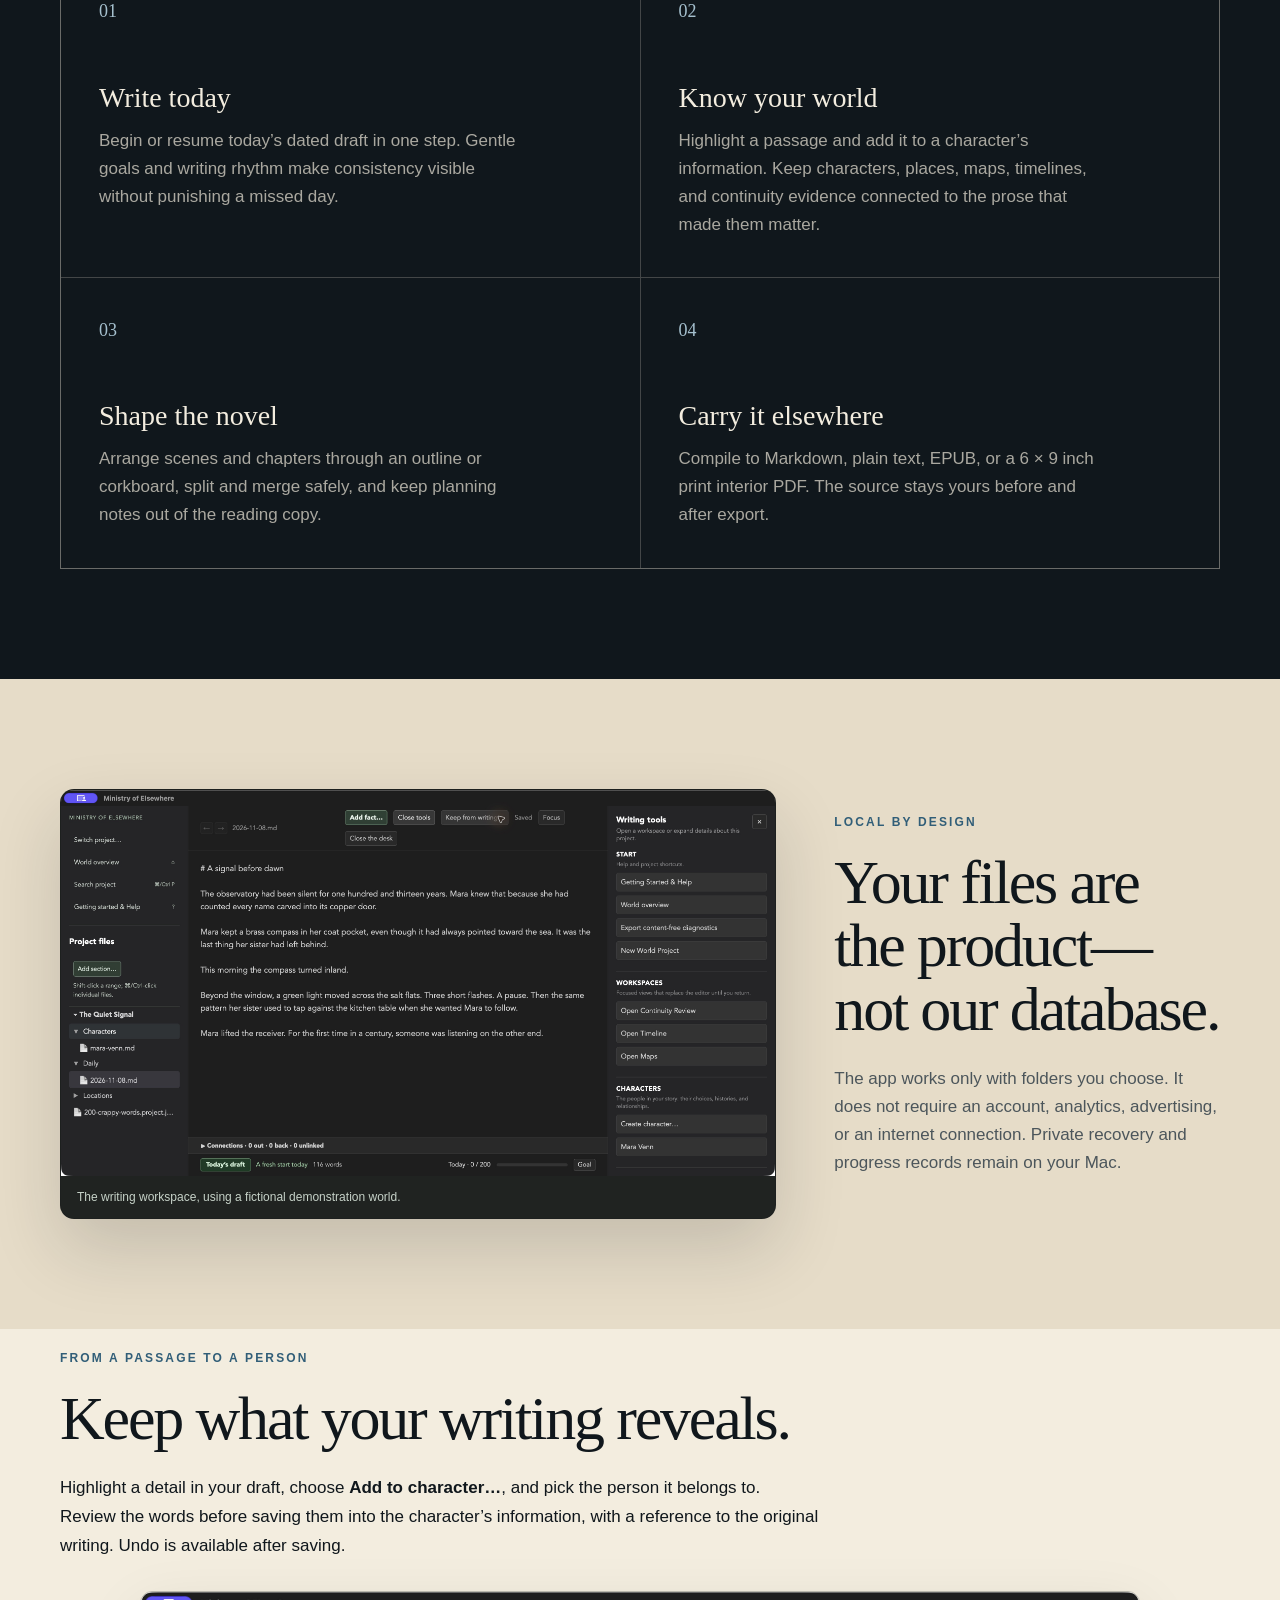
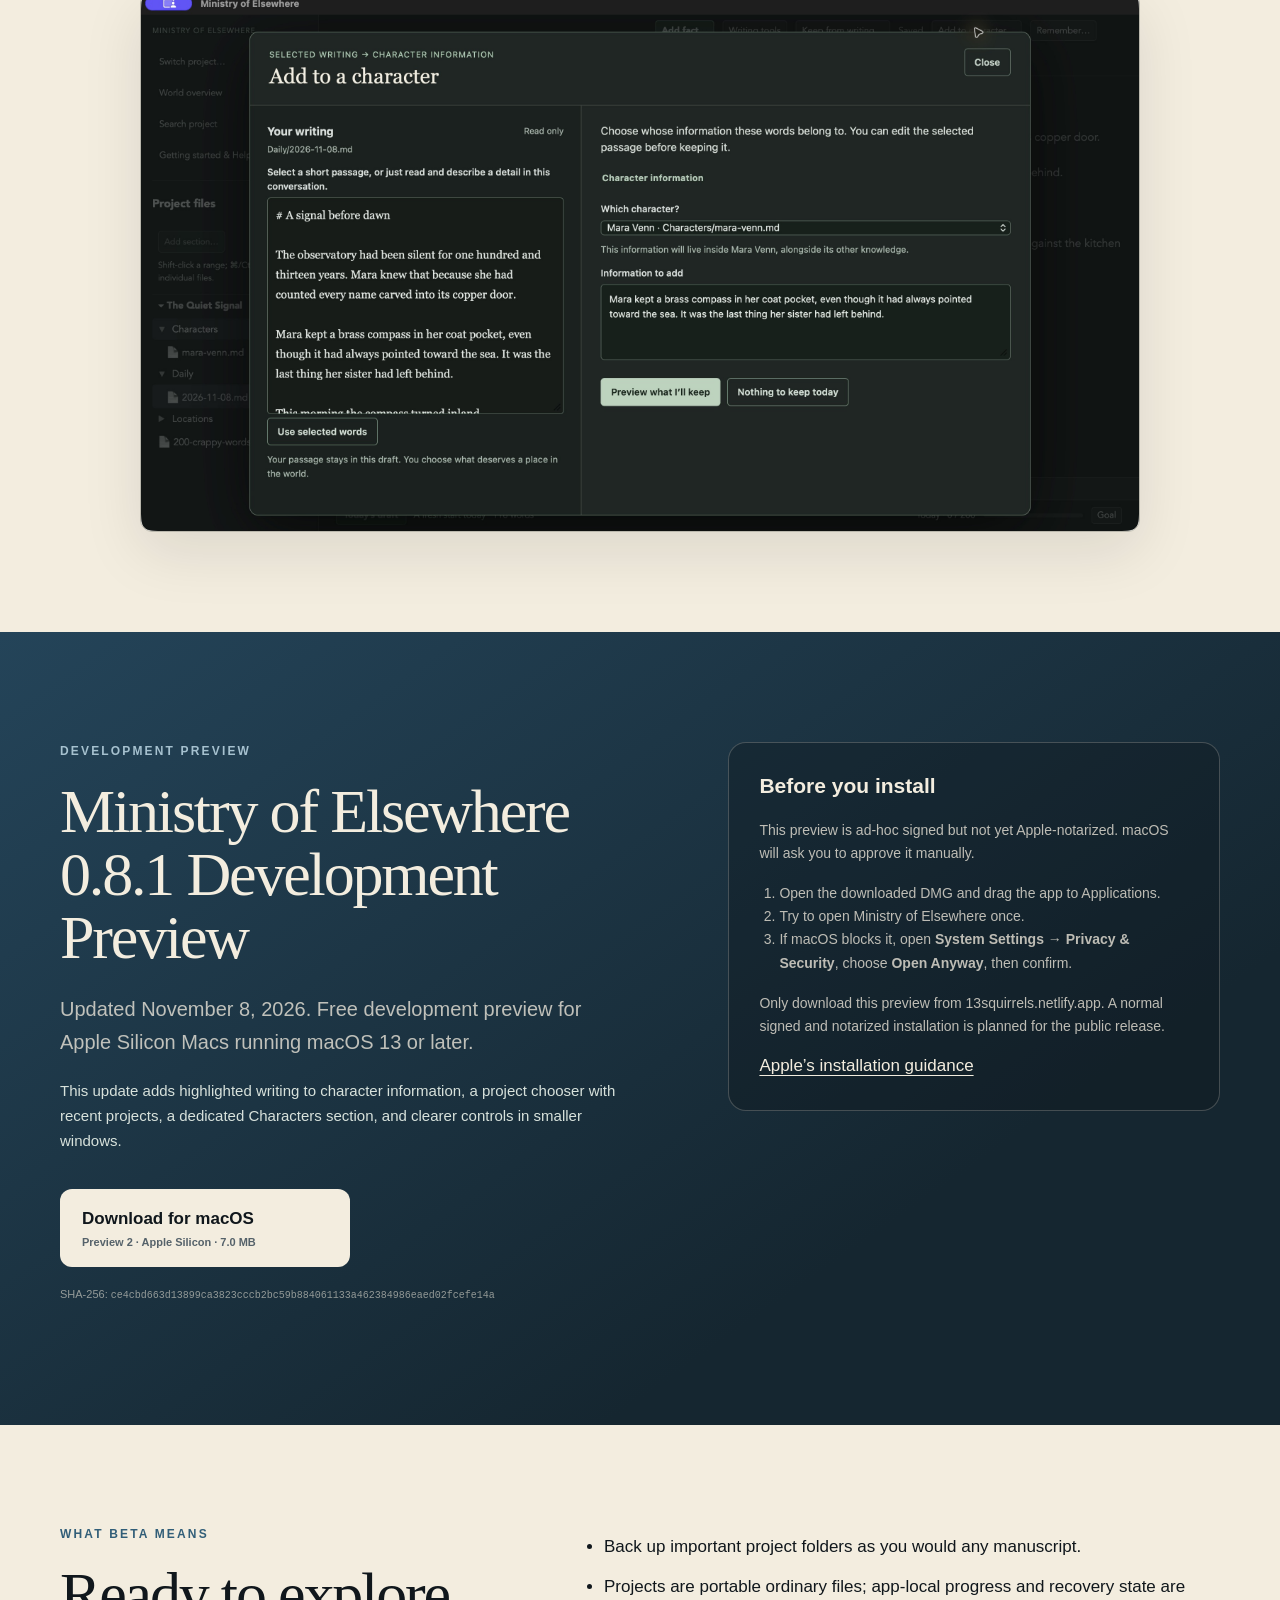
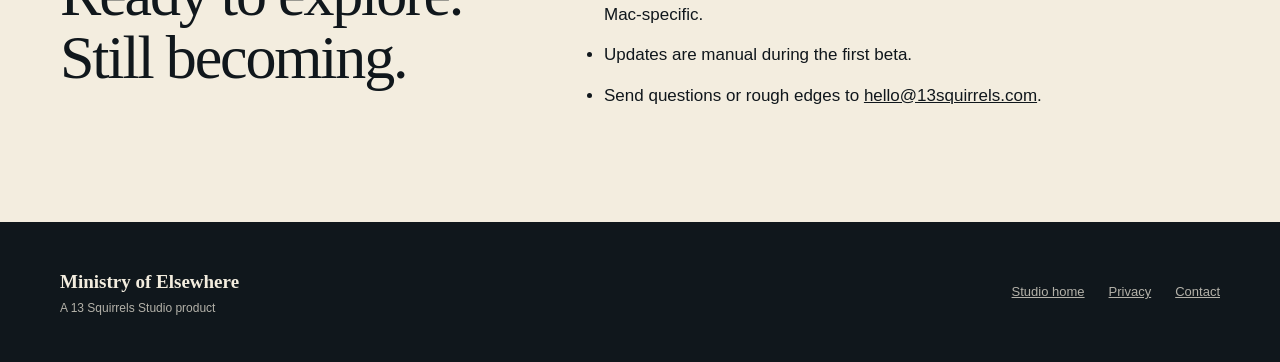
==== commit 497a2a26: "Publish Ministry 0.8.1 preview with character information workflow" ====
--- a/ministry-of-elsewhere/index.html
+++ b/ministry-of-elsewhere/index.html
@@ -21,8 +21,8 @@
     "name": "Ministry of Elsewhere",
     "applicationCategory": "MultimediaApplication",
     "operatingSystem": "macOS 13 or later on Apple Silicon",
-    "softwareVersion": "0.8.0 Beta 1",
-    "downloadUrl": "https://13squirrels.netlify.app/downloads/Ministry-of-Elsewhere-0.8.0-Beta-1-arm64.dmg",
+    "softwareVersion": "0.8.1 Development Preview",
+    "downloadUrl": "https://13squirrels.netlify.app/downloads/Ministry-of-Elsewhere-0.8.1-Preview-2-arm64.dmg",
     "offers": {
       "@type": "Offer",
       "price": "0",
@@ -42,7 +42,7 @@
 
   <nav class="site-nav" aria-label="Primary navigation">
     <a class="studio-link" href="../">13 Squirrels Studio</a>
-    <a href="#download">Download Beta 1</a>
+    <a href="#download">Download preview</a>
   </nav>
 
   <header class="ministry-hero">
@@ -54,7 +54,7 @@
         <h1>Ministry of<br>Elsewhere</h1>
         <p class="hero-line">Write a little every day.<br>Build something enormous.</p>
         <div class="hero-actions">
-          <a class="button button-primary" href="#download">Download Beta 1</a>
+          <a class="button button-primary" href="#download">Download preview</a>
           <a class="text-link" href="#inside">See what’s inside <span aria-hidden="true">↓</span></a>
         </div>
       </div>
@@ -92,7 +92,7 @@
           <article>
             <span class="feature-number">02</span>
             <h3>Know your world</h3>
-            <p>Keep characters, places, technology, maps, timelines, relationships, and continuity evidence connected to the prose that made them matter.</p>
+            <p>Highlight a passage and add it to a character’s information. Keep characters, places, maps, timelines, and continuity evidence connected to the prose that made them matter.</p>
           </article>
           <article>
             <span class="feature-number">03</span>
@@ -110,27 +110,10 @@
 
     <section class="workspace-section" aria-labelledby="workspace-heading">
       <div class="ministry-shell workspace-card">
-        <div class="workspace-window" aria-hidden="true">
-          <div class="window-bar"><i></i><i></i><i></i><span>Ministry of Elsewhere</span></div>
-          <div class="window-body">
-            <aside>
-              <strong>My World</strong>
-              <span>▾ Daily</span>
-              <em>2026-10-09.md</em>
-              <span>▾ Manuscript</span>
-              <em>Chapter 01</em>
-              <em>Chapter 02</em>
-              <span>▸ Lore</span>
-            </aside>
-            <div class="writing-pane">
-              <small>DAILY DRAFT</small>
-              <h3>A signal arrived before dawn.</h3>
-              <p>The observatory had been silent for one hundred and thirteen years. Mara knew that because she had counted every name carved into its copper door.</p>
-              <p>Today, the door was warm.</p>
-              <div class="writing-progress"><b></b><span>38 / 200 words today</span></div>
-            </div>
-          </div>
-        </div>
+        <figure class="workspace-window workspace-screenshot">
+          <a href="../assets/ministry-writing-studio.jpg"><img src="../assets/ministry-writing-studio.jpg" width="2816" height="1522" loading="lazy" alt="Ministry of Elsewhere showing a daily draft beside character and world folders in The Quiet Signal demonstration project"></a>
+          <figcaption>The writing workspace, using a fictional demonstration world.</figcaption>
+        </figure>
         <div class="workspace-copy">
           <p class="overline">Local by design</p>
           <h2 id="workspace-heading">Your files are the product—not our database.</h2>
@@ -139,17 +122,27 @@
       </div>
     </section>
 
+    <section class="character-section" aria-labelledby="character-heading">
+      <div class="ministry-shell">
+        <p class="overline">From a passage to a person</p>
+        <h2 id="character-heading">Keep what your writing reveals.</h2>
+        <p>Highlight a detail in your draft, choose <strong>Add to character…</strong>, and pick the person it belongs to. Review the words before saving them into the character’s information, with a reference to the original writing. Undo is available after saving.</p>
+        <a href="../assets/ministry-character-information.jpg"><img class="character-screenshot" src="../assets/ministry-character-information.jpg" width="2816" height="1522" loading="lazy" alt="The Add to a character conversation, with highlighted writing prefilled for Mara Venn and a preview before saving"></a>
+      </div>
+    </section>
+
     <section class="download-section" id="download" aria-labelledby="download-heading">
       <div class="ministry-shell download-card">
         <div>
           <p class="overline">Development preview</p>
-          <h2 id="download-heading">Ministry of Elsewhere 0.8.0 Beta 1</h2>
-          <p class="download-lede">Free during beta. Built for Apple Silicon Macs running macOS 13 or later.</p>
-          <a class="button button-download" href="../downloads/Ministry-of-Elsewhere-0.8.0-Beta-1-arm64.dmg" download>
+          <h2 id="download-heading">Ministry of Elsewhere 0.8.1 Development Preview</h2>
+          <p class="download-lede">Updated November 8, 2026. Free development preview for Apple Silicon Macs running macOS 13 or later.</p>
+          <p class="release-notes">This update adds highlighted writing to character information, a project chooser with recent projects, a dedicated Characters section, and clearer controls in smaller windows.</p>
+          <a class="button button-download" href="../downloads/Ministry-of-Elsewhere-0.8.1-Preview-2-arm64.dmg" download>
             Download for macOS
-            <small>Beta 1 · Apple Silicon · 8 MB</small>
+            <small>Preview 2 · Apple Silicon · 7.0 MB</small>
           </a>
-          <p class="checksum">SHA-256: <code>ff646eca2f1f7413079e8bc970682d5053c301295e6594a3c6fb82d252a7f76f</code></p>
+          <p class="checksum">SHA-256: <code>ce4cbd663d13899ca3823cccb2bc59b884061133a462384986eaed02fcefe14a</code></p>
         </div>
         <aside class="preview-notice" aria-labelledby="preview-heading">
           <h3 id="preview-heading">Before you install</h3>
--- a/ministry-of-elsewhere/styles.css
+++ b/ministry-of-elsewhere/styles.css
@@ -369,3 +369,11 @@
   html { scroll-behavior: auto; }
   *, *::before, *::after { transition-duration: 0.01ms !important; animation-duration: 0.01ms !important; }
 }
+
+.workspace-screenshot { margin: 0; background: #202321; }
+.workspace-screenshot img { display: block; width: 100%; height: auto; }
+.workspace-screenshot figcaption { padding: 12px 16px; color: #c6d2c8; font-size: 12px; line-height: 1.5; }
+.character-section { padding: 20px 0 100px; }
+.character-section p:not(.overline) { max-width: 760px; line-height: 1.7; }
+.character-screenshot { display: block; width: min(100%, 1000px); height: auto; margin: 30px auto 0; border: 1px solid #b9b7ac; border-radius: 12px; box-shadow: 0 20px 60px #10171c1a; }
+.release-notes { max-width: 600px; color: #d8e2dc; font-size: 15px; line-height: 1.65; }
